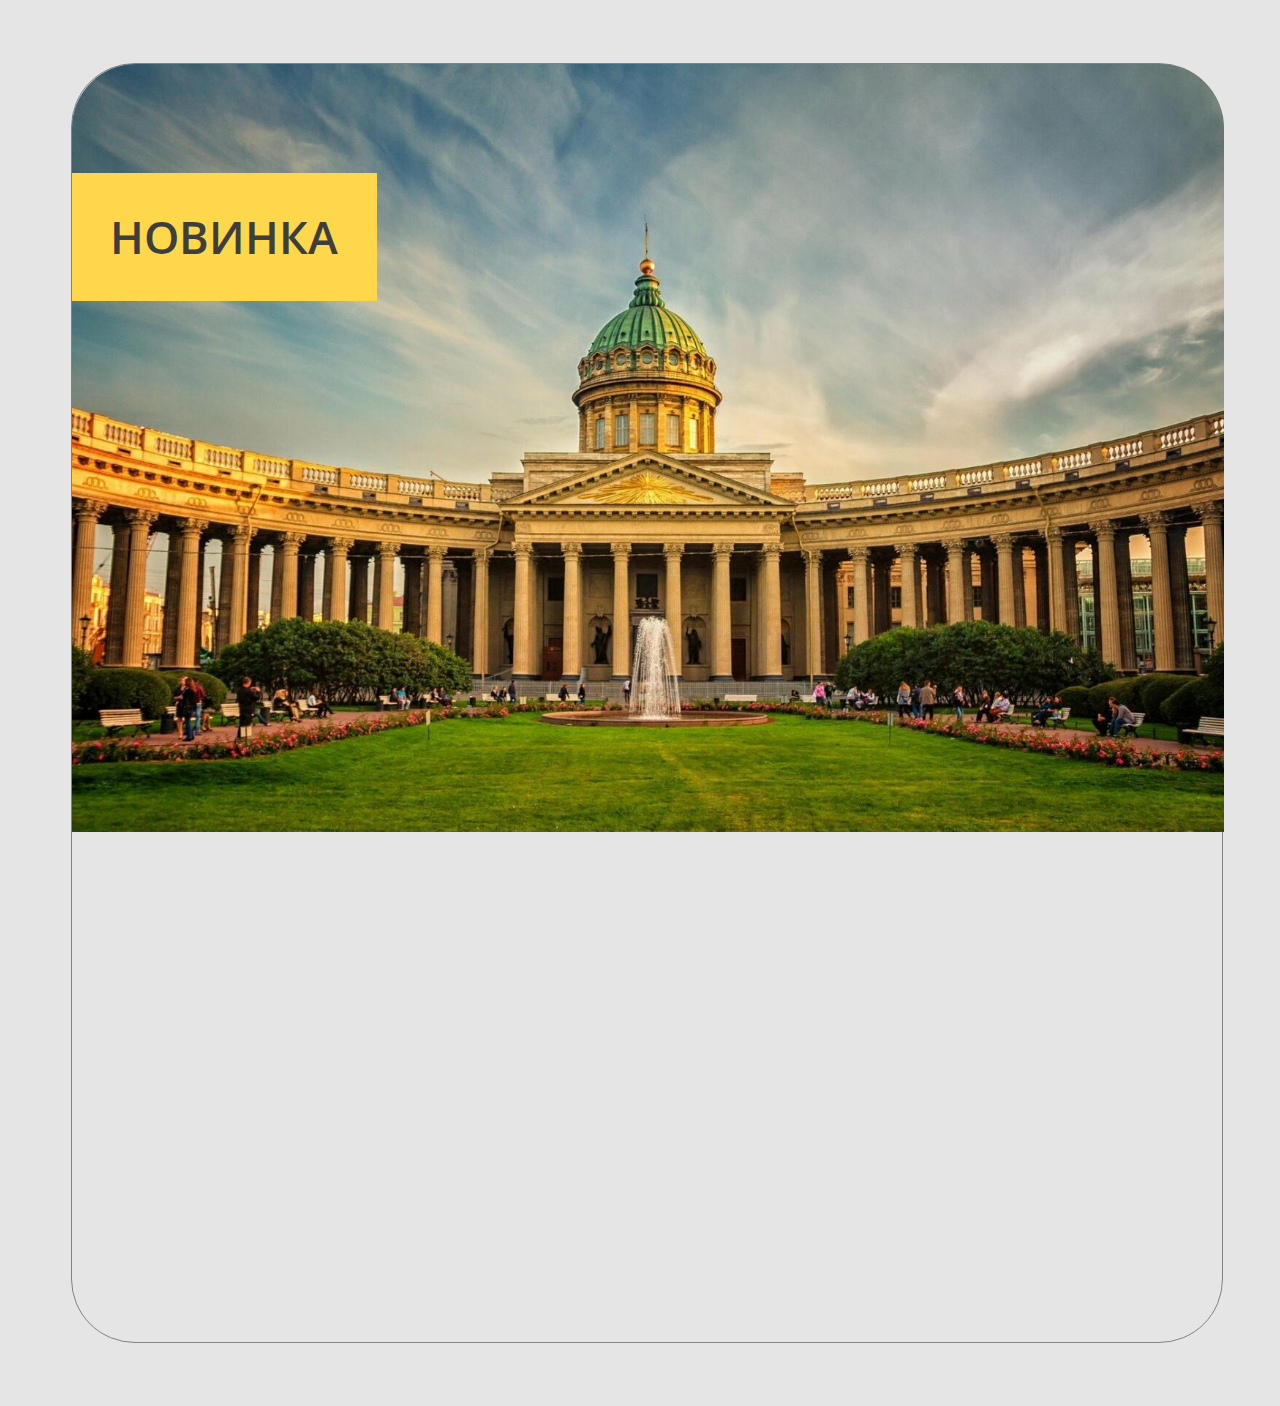
==== task-1/index.html @ d7f53d92 "add section-div and image in section" ====
<!DOCTYPE html>
<html lang="ru ">
<head>
    <meta charset="UTF-8">
    <title>Task 1</title>

    <!-- STYLE'S -- CSS -->
    <link rel="stylesheet" href="style.css">

    <!-- GOOGLE FONTS -->
    <link rel="preconnect" href="https://fonts.googleapis.com">
    <link rel="preconnect" href="https://fonts.gstatic.com" crossorigin>
    <link href="https://fonts.googleapis.com/css2?family=Open+Sans:wght@400;600&display=swap" rel="stylesheet">
</head>
<body>
    <section>
        <div class="image" style="background-image: url('images/photo-1.png');"><p class="new">НОВИНКА</p></div>
        
    </section>
</body>
</html>
---- task-1/style.css ----
html{
    background-color: #E5E5E5;
}

section{
    box-sizing: border-box;
    width: 90vw;
    height: 100vw;
    margin:  calc(5vw - 1px);
    border: 1px solid #828282;
    border-radius: 5vw;
}

.image{
    height: 60vw;
    width: 90vw;
    background-repeat: no-repeat;
    background-size: cover;
    border-radius: 5vw 5vw 0 0;
}

.new{
    font-family: 'Open Sans', sans-serif;
    font-style: normal;
    font-weight: 600;
    font-size: 3.5vw;
    line-height: 8vw;
    color: #3E3E3E;

    position: absolute;
    top: 10vw;

    background: #FED74B;
    padding: 1vw 3vw;
}
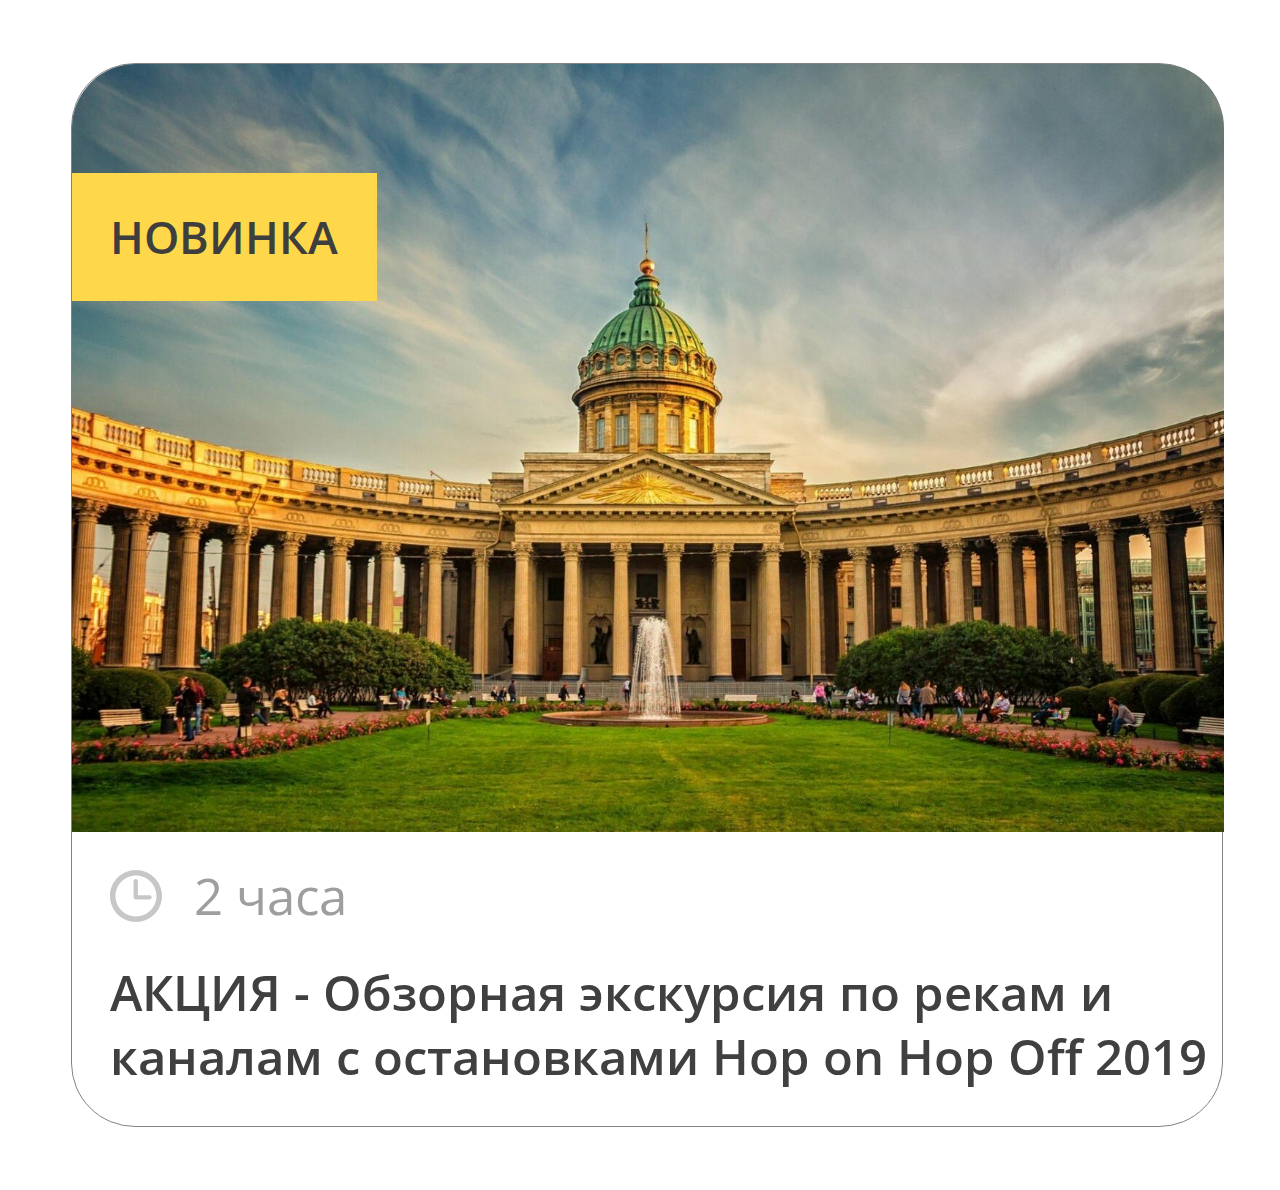
==== commit 238ba0a8: "crate content and title-class" ====
--- a/task-1/index.html
+++ b/task-1/index.html
@@ -15,7 +15,10 @@
 <body>
     <section>
         <div class="image" style="background-image: url('images/photo-1.png');"><p class="new">НОВИНКА</p></div>
-        
+        <div class="content">
+            <div class="time"><img src="images/clock.svg" alt="" class="clock"><p> 2 часа </p></div>
+            <div class="title">АКЦИЯ - Обзорная экскурсия по рекам и каналам  с остановками Hop on Hop Off 2019</div>
+        </div>
     </section>
 </body>
 </html>--- a/task-1/style.css
+++ b/task-1/style.css
@@ -1,16 +1,17 @@
+/*  MAIN  */
 html{
-    background-color: #E5E5E5;
+    background-color: #fff;
 }
 
 section{
     box-sizing: border-box;
     width: 90vw;
-    height: 100vw;
     margin:  calc(5vw - 1px);
     border: 1px solid #828282;
     border-radius: 5vw;
 }
 
+/* IMAGE */
 .image{
     height: 60vw;
     width: 90vw;
@@ -18,7 +19,6 @@
     background-size: cover;
     border-radius: 5vw 5vw 0 0;
 }
-
 .new{
     font-family: 'Open Sans', sans-serif;
     font-style: normal;
@@ -32,4 +32,45 @@
 
     background: #FED74B;
     padding: 1vw 3vw;
-}+}
+
+/* CONTENT */
+.content{
+    width: 90vw;
+    padding: 3vw;
+}
+
+/* TIME */
+.time{
+    display: inline-block;
+    height: 4vw;
+    margin: 0;
+    width: 100%;
+
+}
+.time p{
+    margin: 0 0 0 6.5vw;
+    font-family: 'Open Sans', sans-serif;
+    font-style: normal;
+    font-weight: 400;
+    font-size: 4vw;
+    line-height: 4vw;
+
+    color: #9E9E9E;
+}
+.clock{
+    height: 4vw;
+    float: left;
+}
+
+/* TITLE */
+.title{
+    font-family: 'Open Sans', sans-serif;
+    font-style: normal;
+    font-weight: 600;
+    font-size: 3.8vw;
+    line-height: 5vw;
+    margin-top: 3vw;
+
+    color: #404040;
+}
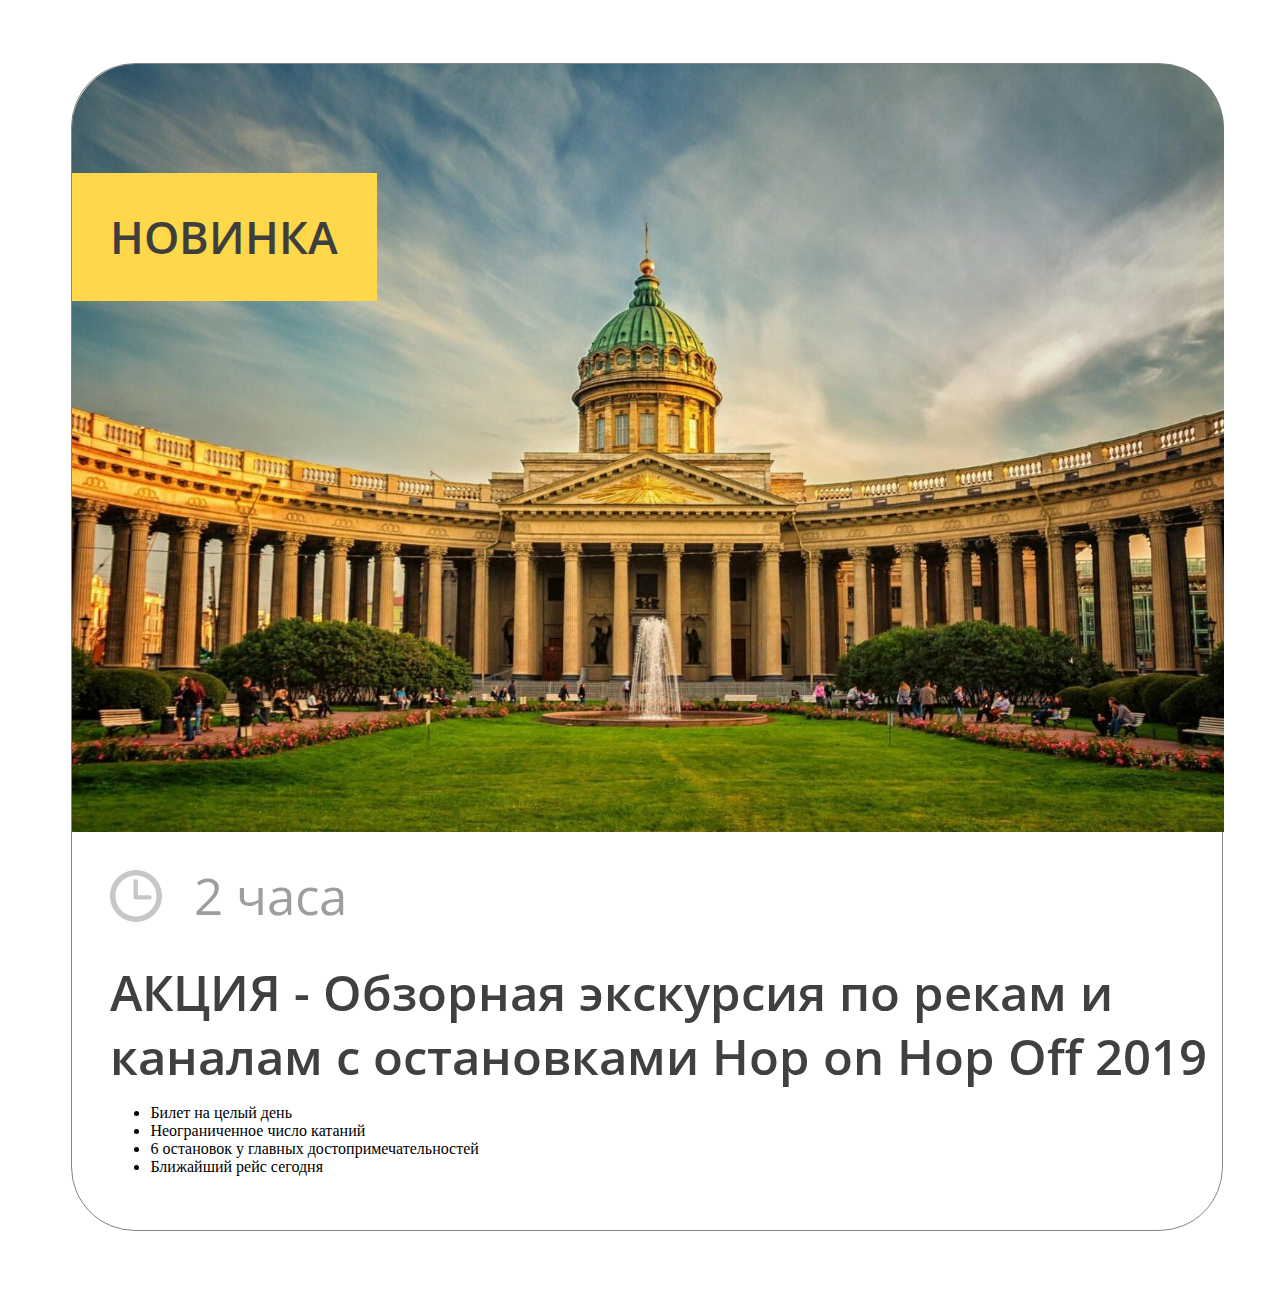
==== commit 52550341: "make list" ====
--- a/task-1/index.html
+++ b/task-1/index.html
@@ -18,6 +18,14 @@
         <div class="content">
             <div class="time"><img src="images/clock.svg" alt="" class="clock"><p> 2 часа </p></div>
             <div class="title">АКЦИЯ - Обзорная экскурсия по рекам и каналам  с остановками Hop on Hop Off 2019</div>
+            <div class="description">
+                <ul>
+                    <li>Билет на целый день</li>
+                    <li>Неограниченное число катаний</li>
+                    <li>6 остановок у главных достопримечательностей</li>
+                    <li>Ближайший рейс сегодня</li>
+                </ul>
+            </div>
         </div>
     </section>
 </body>
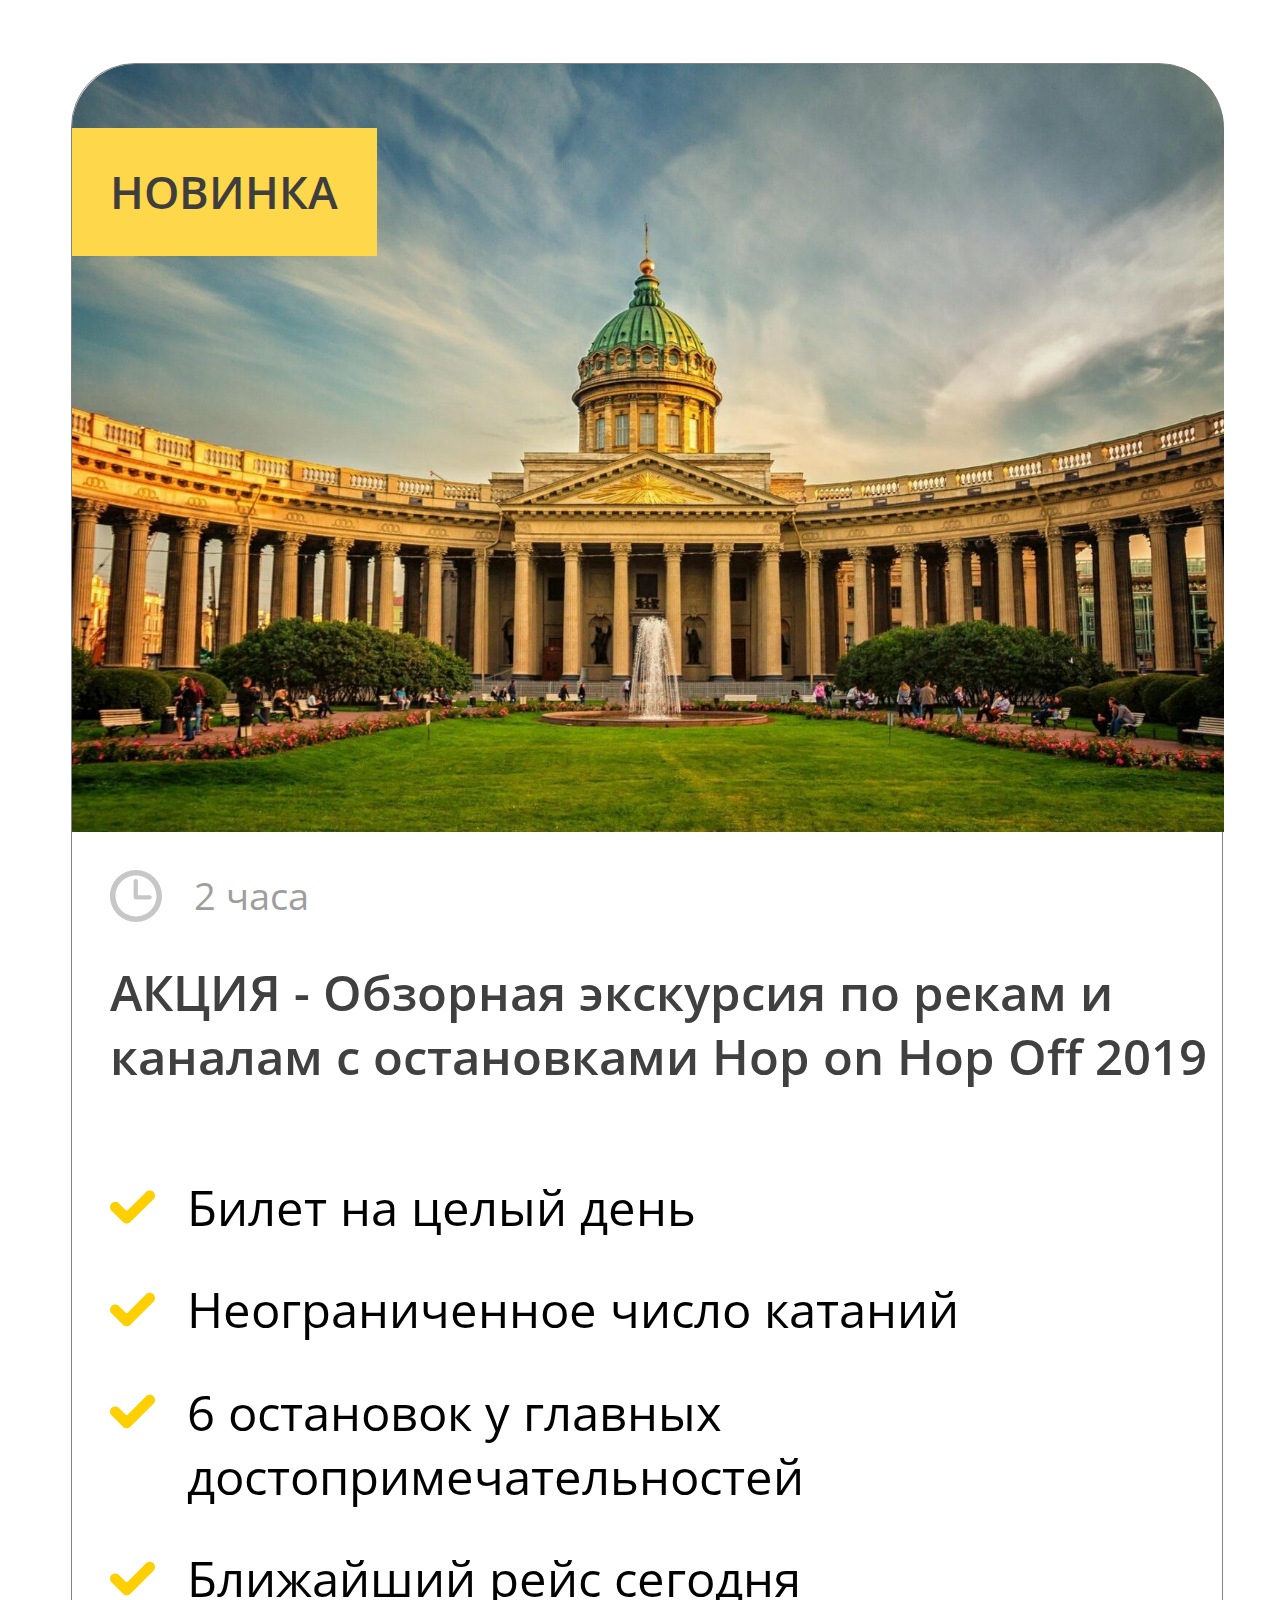
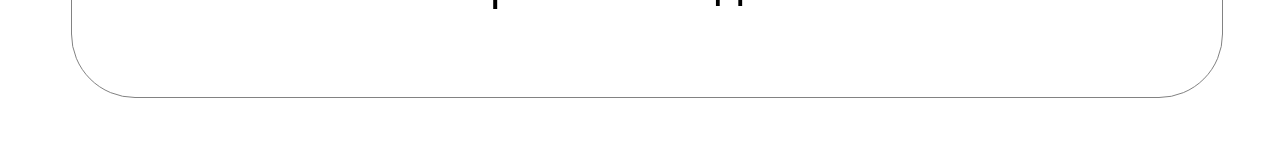
==== commit 5832c070: "create description and rename time->length" ====
--- a/task-1/index.html
+++ b/task-1/index.html
@@ -16,14 +16,14 @@
     <section>
         <div class="image" style="background-image: url('images/photo-1.png');"><p class="new">НОВИНКА</p></div>
         <div class="content">
-            <div class="time"><img src="images/clock.svg" alt="" class="clock"><p> 2 часа </p></div>
+            <div class="length"><img src="images/clock.svg" alt="" class="clock"><p> 2 часа </p></div>
             <div class="title">АКЦИЯ - Обзорная экскурсия по рекам и каналам  с остановками Hop on Hop Off 2019</div>
             <div class="description">
                 <ul>
-                    <li>Билет на целый день</li>
-                    <li>Неограниченное число катаний</li>
-                    <li>6 остановок у главных достопримечательностей</li>
-                    <li>Ближайший рейс сегодня</li>
+                    <li><img src="images/tick.svg" alt="v"> <p>Билет на целый день</p></li>
+                    <li><img src="images/tick.svg" alt="v"> <p>Неограниченное число катаний</p></li>
+                    <li><img src="images/tick.svg" alt="v"> <p>6 остановок у главных достопримечательностей</p></li>
+                    <li><img src="images/tick.svg" alt="v"> <p>Ближайший рейс сегодня</p></li>
                 </ul>
             </div>
         </div>
--- a/task-1/style.css
+++ b/task-1/style.css
@@ -2,6 +2,8 @@
 html{
     background-color: #fff;
 }
+
+p{margin: 0;}
 
 section{
     box-sizing: border-box;
@@ -41,19 +43,19 @@
 }
 
 /* TIME */
-.time{
+.length{
     display: inline-block;
     height: 4vw;
     margin: 0;
     width: 100%;
 
 }
-.time p{
+.length p{
     margin: 0 0 0 6.5vw;
     font-family: 'Open Sans', sans-serif;
     font-style: normal;
     font-weight: 400;
-    font-size: 4vw;
+    font-size: 3vw;
     line-height: 4vw;
 
     color: #9E9E9E;
@@ -74,3 +76,32 @@
 
     color: #404040;
 }
+
+
+/* DESCRIPTION */
+.description{
+    font-family: 'Open Sans', sans-serif;
+    font-style: normal;
+    font-weight: 400;
+    font-size: 3.8vw;
+    line-height: 5vw;
+}
+ul{
+    padding-left: 6vw;
+    list-style: none;
+}
+li{
+    margin-top: 3vw;
+    display: inline-block;
+    width: 88vw;
+    word-wrap: break-word;
+}
+li img{
+    float: left;
+    width: 3.5vw;
+    height: 3.5vw;
+    margin-top: 0.75vw;
+    margin-left: -6vw;
+}
+
+/*  */
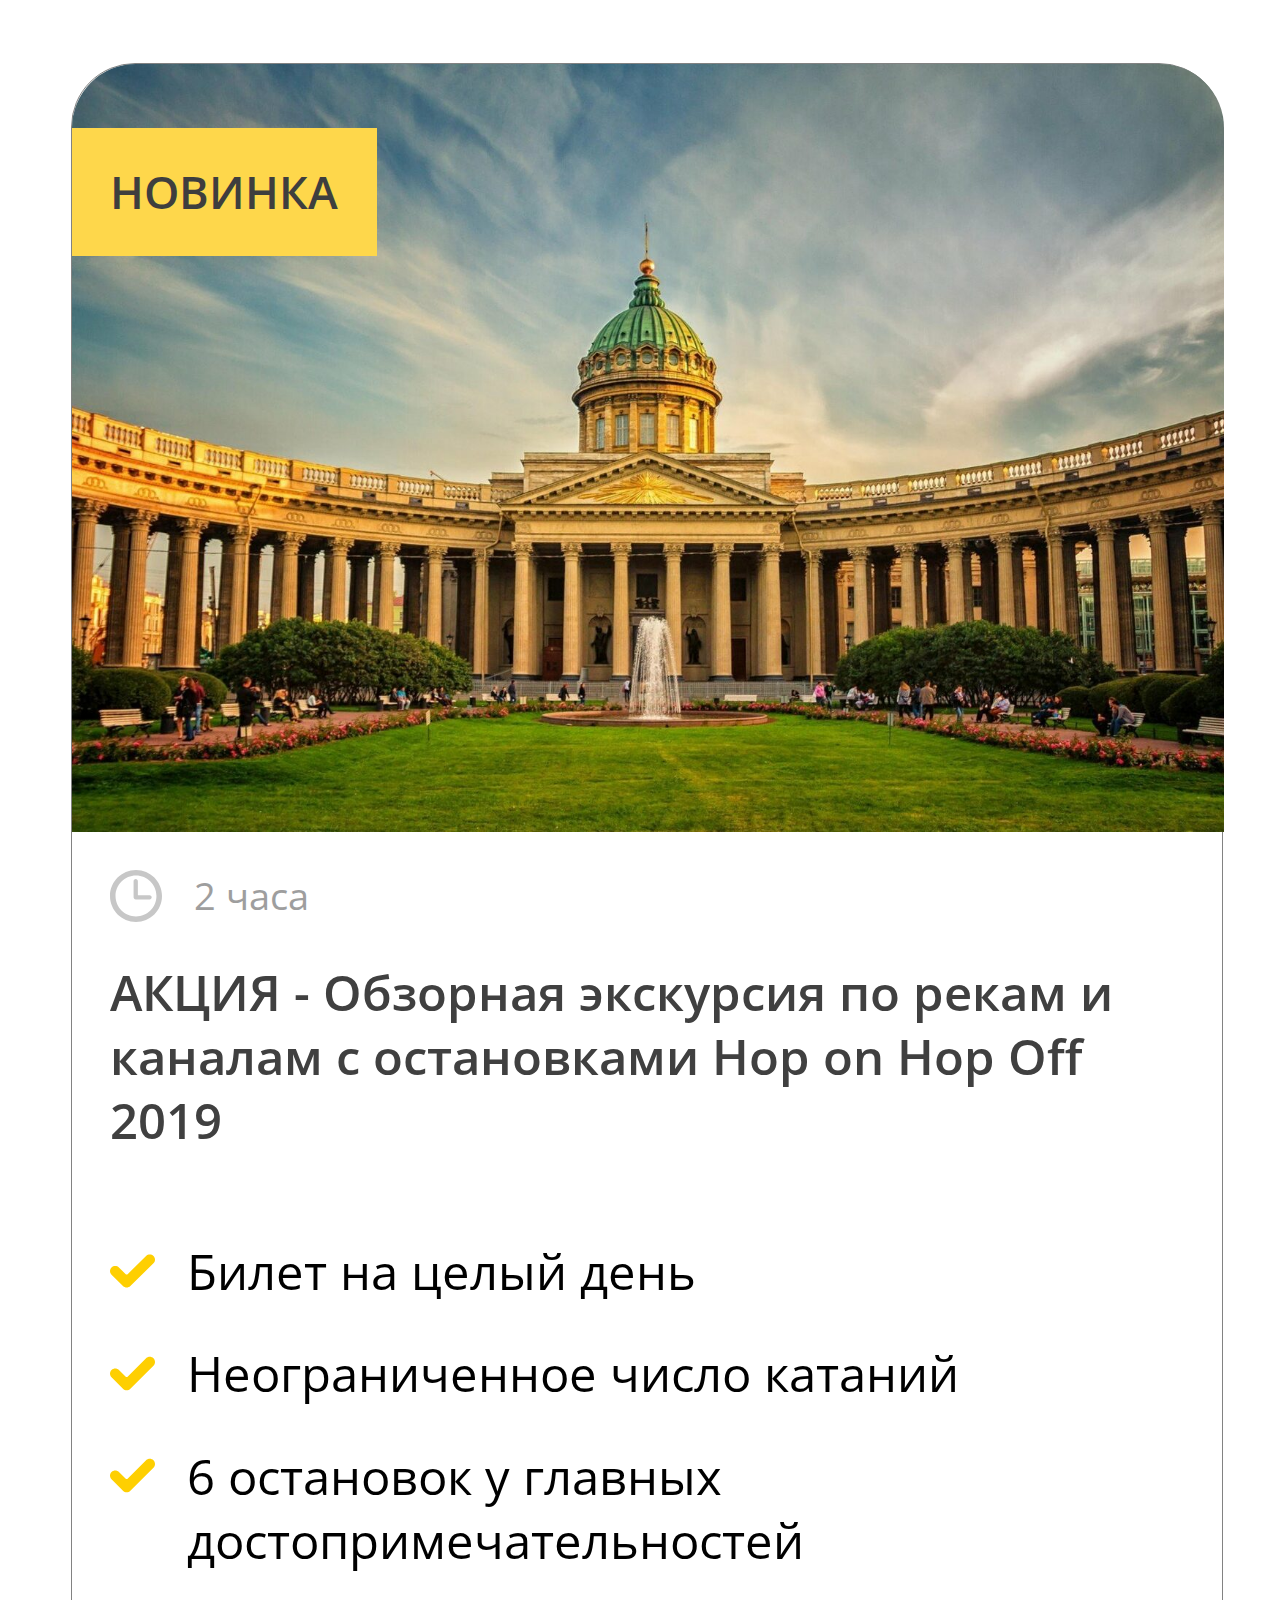
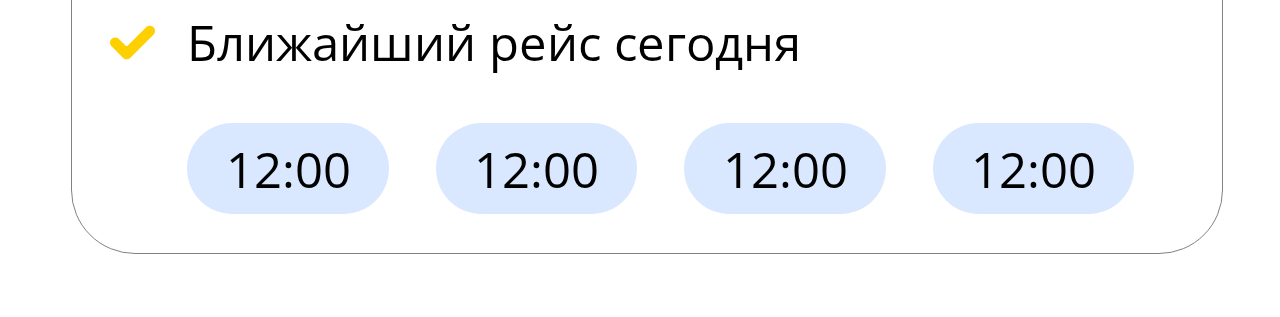
==== commit 736d1fc6: "create times and time" ====
--- a/task-1/index.html
+++ b/task-1/index.html
@@ -26,6 +26,12 @@
                     <li><img src="images/tick.svg" alt="v"> <p>Ближайший рейс сегодня</p></li>
                 </ul>
             </div>
+            <div class="times">
+                <div class="time">12:00</div>
+                <div class="time">12:00</div>
+                <div class="time">12:00</div>
+                <div class="time">12:00</div>
+            </div>
         </div>
     </section>
 </body>
--- a/task-1/style.css
+++ b/task-1/style.css
@@ -38,7 +38,7 @@
 
 /* CONTENT */
 .content{
-    width: 90vw;
+    width: 84vw;
     padding: 3vw;
 }
 
@@ -93,8 +93,6 @@
 li{
     margin-top: 3vw;
     display: inline-block;
-    width: 88vw;
-    word-wrap: break-word;
 }
 li img{
     float: left;
@@ -104,4 +102,20 @@
     margin-left: -6vw;
 }
 
-/*  */
+/* TIME */
+.times{
+    margin: 0;
+    padding: 0 4vw 0 6vw;
+    width: 74vw;
+    display: flex;
+    justify-content: space-between;
+}
+.time{
+    background-color: #D9E8FF;
+    font-family: 'Open Sans', sans-serif;
+    font-style: normal;
+    font-weight: 400;
+    font-size: 3.8vw;
+    padding: 1vw 3vw;
+    border-radius: 4vw;
+}